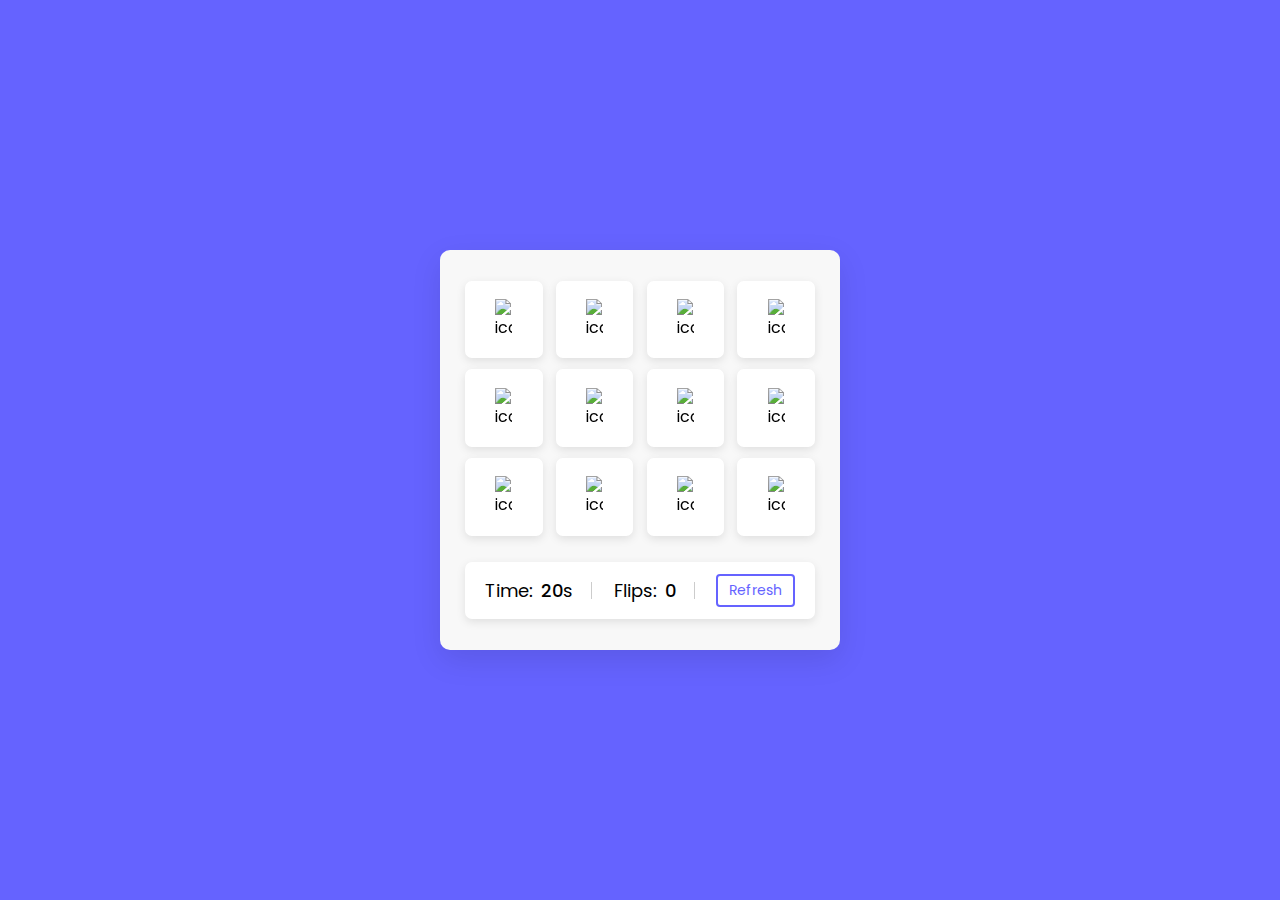
==== index2.html @ dd6e0eef "initial commit" ====
<!DOCTYPE html>
<html lang="en" dir="ltr">
  <head>
    <meta charset="utf-8">  
    <title>Memory Card Game | CodingNepal</title>
    <link rel="stylesheet" href="style2.css">
    <meta name="viewport" content="width=device-width, initial-scale=1.0">
  </head>
  <body>
    <div class="wrapper">
      <ul class="cards">
        <li class="card">
          <div class="view front-view">
            <img src="images/que_icon.svg" alt="icon">
          </div>
          <div class="view back-view">
            <img src="images/img-1.png" alt="card-img">
          </div>
        </li>
        <li class="card">
          <div class="view front-view">
            <img src="images/que_icon.svg" alt="icon">
          </div>
          <div class="view back-view">
            <img src="images/img-2.png" alt="card-img">
          </div>
        </li>
        <li class="card">
          <div class="view front-view">
            <img src="images/que_icon.svg" alt="icon">
          </div>
          <div class="view back-view">
            <img src="images/img-3.png" alt="card-img">
          </div>
        </li>
        <li class="card">
          <div class="view front-view">
            <img src="images/que_icon.svg" alt="icon">
          </div>
          <div class="view back-view">
            <img src="images/img-4.png" alt="card-img">
          </div>
        </li>
        <li class="card">
          <div class="view front-view">
            <img src="images/que_icon.svg" alt="icon">
          </div>
          <div class="view back-view">
            <img src="images/img-5.png" alt="card-img">
          </div>
        </li>
        <li class="card">
          <div class="view front-view">
            <img src="images/que_icon.svg" alt="icon">
          </div>
          <div class="view back-view">
            <img src="images/img-6.png" alt="card-img">
          </div>
        </li>
        <li class="card">
          <div class="view front-view">
            <img src="images/que_icon.svg" alt="icon">
          </div>
          <div class="view back-view">
            <img src="images/img-5.png" alt="card-img">
          </div>
        </li>
        <li class="card">
          <div class="view front-view">
            <img src="images/que_icon.svg" alt="icon">
          </div>
          <div class="view back-view">
            <img src="images/img-6.png" alt="card-img">
          </div>
        </li>
        <li class="card">
          <div class="view front-view">
            <img src="images/que_icon.svg" alt="icon">
          </div>
          <div class="view back-view">
            <img src="images/img-1.png" alt="card-img">
          </div>
        </li>
        <li class="card">
          <div class="view front-view">
            <img src="images/que_icon.svg" alt="icon">
          </div>
          <div class="view back-view">
            <img src="images/img-2.png" alt="card-img">
          </div>
        </li>
        <li class="card">
          <div class="view front-view">
            <img src="images/que_icon.svg" alt="icon">
          </div>
          <div class="view back-view">
            <img src="images/img-3.png" alt="card-img">
          </div>
        </li>
        <li class="card">
          <div class="view front-view">
            <img src="images/que_icon.svg" alt="icon">
          </div>
          <div class="view back-view">
            <img src="images/img-4.png" alt="card-img">
          </div>
        </li>
        <div class="details">
          <p class="time">Time: <span><b>20</b>s</span></p>
          <p class="flips">Flips: <span><b>0</b></span></p>
          <button>Refresh</button>
        </div>
      </ul>
    </div>

    <script src="script2.js"></script>
    
  </body>
</html>
---- style2.css ----
/* Import Google Font - Poppins */
@import url('https://fonts.googleapis.com/css2?family=Poppins:wght@400;500;600;700&display=swap');
*{
  margin: 0;
  padding: 0;
  box-sizing: border-box;
  font-family: 'Poppins', sans-serif;
}
p{
  font-size: 20px;
}
body{
  display: flex;
  align-items: center;
  justify-content: center;
  min-height: 100vh;
  background: #6563ff;
}
::selection{
  color: #fff;
  background: #6563ff;
}
.wrapper{
  padding: 25px;
  background: #f8f8f8;
  border-radius: 10px;
  box-shadow: 0 10px 30px rgba(0,0,0,0.1);
}
.cards, .card, .view, .details, p{
  display: flex;
  align-items: center;
  justify-content: center;
}
.cards{
  height: 350px;
  width: 350px;
  flex-wrap: wrap;
  justify-content: space-between;
}
.cards .card{
  cursor: pointer;
  position: relative;
  perspective: 1000px;
  transform-style: preserve-3d;
  height: calc(100% / 4 - 10px);
  width: calc(100% / 4 - 10px);
}
.card.shake{
  animation: shake 0.35s ease-in-out;
}
@keyframes shake {
  0%, 100%{
    transform: translateX(0);
  }
  20%{
    transform: translateX(-13px);
  }
  40%{
    transform: translateX(13px);
  }
  60%{
    transform: translateX(-8px);
  }
  80%{
    transform: translateX(8px);
  }
}
.cards .card .view{
  width: 100%;
  height: 100%;
  user-select: none;
  pointer-events: none;
  position: absolute;
  background: #fff;
  border-radius: 7px;
  backface-visibility: hidden;
  transition: transform 0.25s linear;
  box-shadow: 0 3px 10px rgba(0,0,0,0.1);
}
.card .front-view img{
  max-width: 17px;
}
.card .back-view{
  transform: rotateY(-180deg);
}
.card .back-view img{
  max-width: 40px;
}
.card.flip .front-view{
  transform: rotateY(180deg);
}
.card.flip .back-view{
  transform: rotateY(0);
}

.details{
  width: 100%;
  margin-top: 15px;
  padding: 0 20px;
  border-radius: 7px;
  background: #fff;
  height: calc(100% / 4 - 30px);
  justify-content: space-between;
  box-shadow: 0 3px 10px rgba(0,0,0,0.1);
}
.details p{
  font-size: 18px;
  height: 17px;
  padding-right: 18px;
  border-right: 1px solid #ccc;
}
.details p span{
  margin-left: 8px;
}
.details p b{
  font-weight: 500;
}
.details button{
  cursor: pointer;
  font-size: 14px;
  color: #6563ff;
  border-radius: 4px;
  padding: 4px 11px;
  background: #fff;
  border: 2px solid #6563ff;
  transition: 0.3s ease;
}
.details button:hover{
  color: #fff;
  background: #6563ff;
}

@media screen and (max-width: 700px) {
  .cards{
    height: 350px;
    width: 350px;
  }
  .card .front-view img{
    max-width: 16px;
  }
  .card .back-view img{
    max-width: 40px;
  }
}

@media screen and (max-width: 530px) {
  .cards{
    height: 300px;
    width: 300px;
  }
  .card .back-view img{
    max-width: 35px;
  }
  .details{
    margin-top: 10px;
    padding: 0 15px;
    height: calc(100% / 4 - 20px);
  }
  .details p{
    height: 15px;
    font-size: 17px;
    padding-right: 13px;
  }
  .details button{
    font-size: 13px;
    padding: 5px 10px;
    border: none;
    color: #fff;
    background: #6563ff;
  }
}
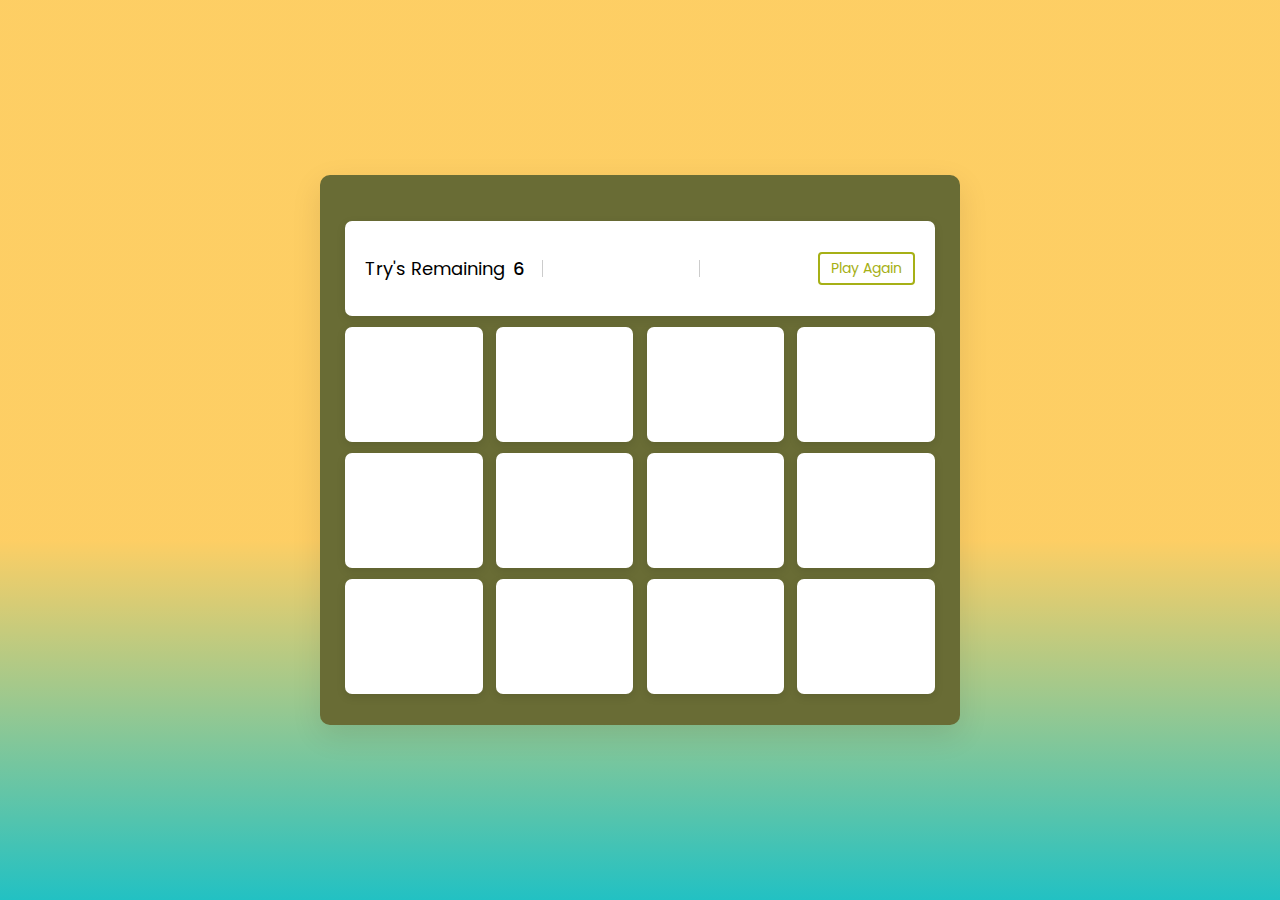
==== commit 168aa2fb: "updated" ====
--- a/index2.html
+++ b/index2.html
@@ -2,16 +2,21 @@
 <html lang="en" dir="ltr">
   <head>
     <meta charset="utf-8">  
-    <title>Memory Card Game | CodingNepal</title>
+    <title>test-2</title>
     <link rel="stylesheet" href="style2.css">
     <meta name="viewport" content="width=device-width, initial-scale=1.0">
   </head>
   <body>
     <div class="wrapper">
       <ul class="cards">
+        <div class="details">
+          <p class="time">Try's Remaining <span><b>6</b></span></p>
+          <p class="flips" style="color: transparent;"><span><b></b></span></p>
+          <button>Play Again</button>
+        </div>
         <li class="card">
           <div class="view front-view">
-            <img src="images/que_icon.svg" alt="icon">
+            <img src="" alt="">
           </div>
           <div class="view back-view">
             <img src="images/img-1.png" alt="card-img">
@@ -19,7 +24,6 @@
         </li>
         <li class="card">
           <div class="view front-view">
-            <img src="images/que_icon.svg" alt="icon">
           </div>
           <div class="view back-view">
             <img src="images/img-2.png" alt="card-img">
@@ -27,7 +31,6 @@
         </li>
         <li class="card">
           <div class="view front-view">
-            <img src="images/que_icon.svg" alt="icon">
           </div>
           <div class="view back-view">
             <img src="images/img-3.png" alt="card-img">
@@ -35,7 +38,6 @@
         </li>
         <li class="card">
           <div class="view front-view">
-            <img src="images/que_icon.svg" alt="icon">
           </div>
           <div class="view back-view">
             <img src="images/img-4.png" alt="card-img">
@@ -43,7 +45,6 @@
         </li>
         <li class="card">
           <div class="view front-view">
-            <img src="images/que_icon.svg" alt="icon">
           </div>
           <div class="view back-view">
             <img src="images/img-5.png" alt="card-img">
@@ -51,7 +52,6 @@
         </li>
         <li class="card">
           <div class="view front-view">
-            <img src="images/que_icon.svg" alt="icon">
           </div>
           <div class="view back-view">
             <img src="images/img-6.png" alt="card-img">
@@ -59,7 +59,6 @@
         </li>
         <li class="card">
           <div class="view front-view">
-            <img src="images/que_icon.svg" alt="icon">
           </div>
           <div class="view back-view">
             <img src="images/img-5.png" alt="card-img">
@@ -67,7 +66,6 @@
         </li>
         <li class="card">
           <div class="view front-view">
-            <img src="images/que_icon.svg" alt="icon">
           </div>
           <div class="view back-view">
             <img src="images/img-6.png" alt="card-img">
@@ -75,7 +73,6 @@
         </li>
         <li class="card">
           <div class="view front-view">
-            <img src="images/que_icon.svg" alt="icon">
           </div>
           <div class="view back-view">
             <img src="images/img-1.png" alt="card-img">
@@ -83,7 +80,6 @@
         </li>
         <li class="card">
           <div class="view front-view">
-            <img src="images/que_icon.svg" alt="icon">
           </div>
           <div class="view back-view">
             <img src="images/img-2.png" alt="card-img">
@@ -91,7 +87,6 @@
         </li>
         <li class="card">
           <div class="view front-view">
-            <img src="images/que_icon.svg" alt="icon">
           </div>
           <div class="view back-view">
             <img src="images/img-3.png" alt="card-img">
@@ -99,17 +94,11 @@
         </li>
         <li class="card">
           <div class="view front-view">
-            <img src="images/que_icon.svg" alt="icon">
           </div>
           <div class="view back-view">
             <img src="images/img-4.png" alt="card-img">
           </div>
         </li>
-        <div class="details">
-          <p class="time">Time: <span><b>20</b>s</span></p>
-          <p class="flips">Flips: <span><b>0</b></span></p>
-          <button>Refresh</button>
-        </div>
       </ul>
     </div>
 
--- a/style2.css
+++ b/style2.css
@@ -14,15 +14,18 @@
   align-items: center;
   justify-content: center;
   min-height: 100vh;
-  background: #6563ff;
+  background: rgb(34,193,195);
+  background: linear-gradient(0deg, rgba(34,193,195,1) 0%, rgba(253,189,45,0.7364672364672364) 40%);
 }
 ::selection{
   color: #fff;
   background: #6563ff;
 }
 .wrapper{
+  width: 50%;
+  height: 550px;
   padding: 25px;
-  background: #f8f8f8;
+  background: #696c35;
   border-radius: 10px;
   box-shadow: 0 10px 30px rgba(0,0,0,0.1);
 }
@@ -32,8 +35,8 @@
   justify-content: center;
 }
 .cards{
-  height: 350px;
-  width: 350px;
+  height: 100%;
+  width: 100%;
   flex-wrap: wrap;
   justify-content: space-between;
 }
@@ -118,11 +121,11 @@
 .details button{
   cursor: pointer;
   font-size: 14px;
-  color: #6563ff;
+  color: #a6b016;
   border-radius: 4px;
   padding: 4px 11px;
   background: #fff;
-  border: 2px solid #6563ff;
+  border: 2px solid #a6b016;
   transition: 0.3s ease;
 }
 .details button:hover{
